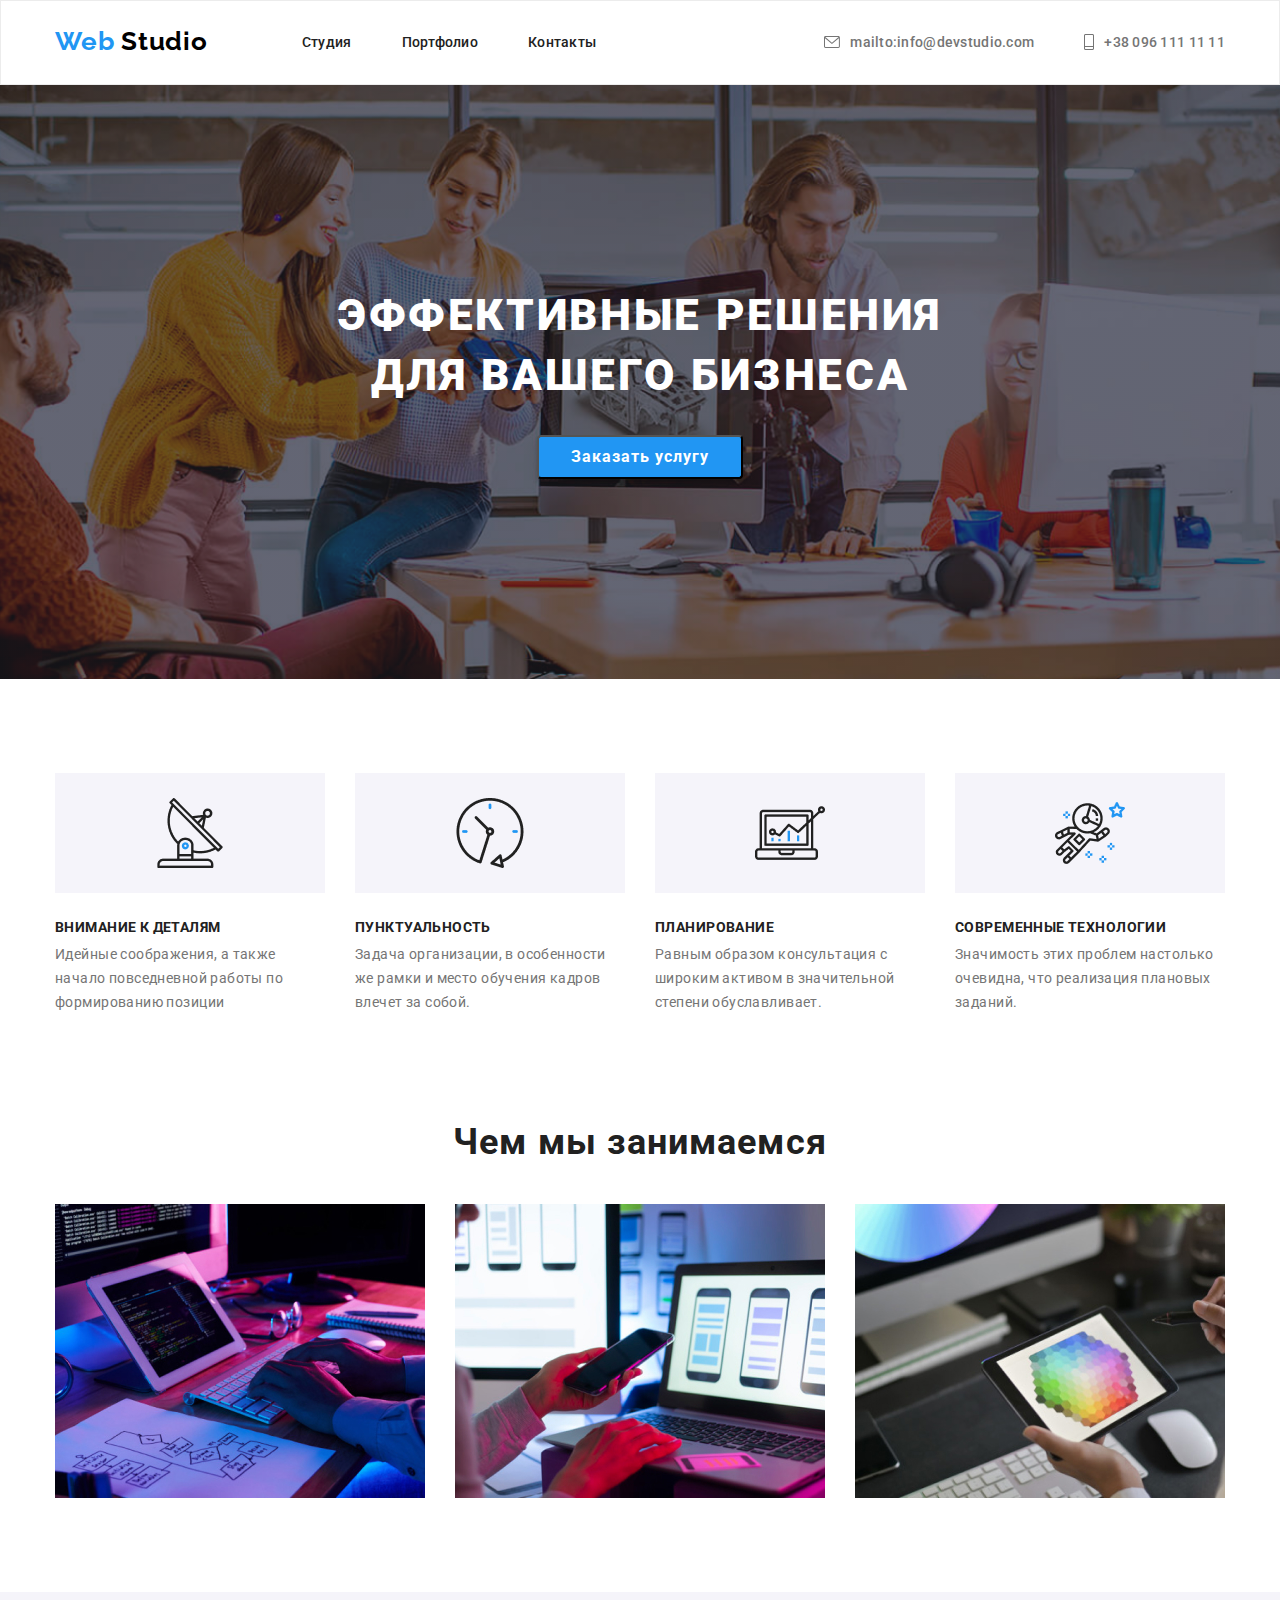
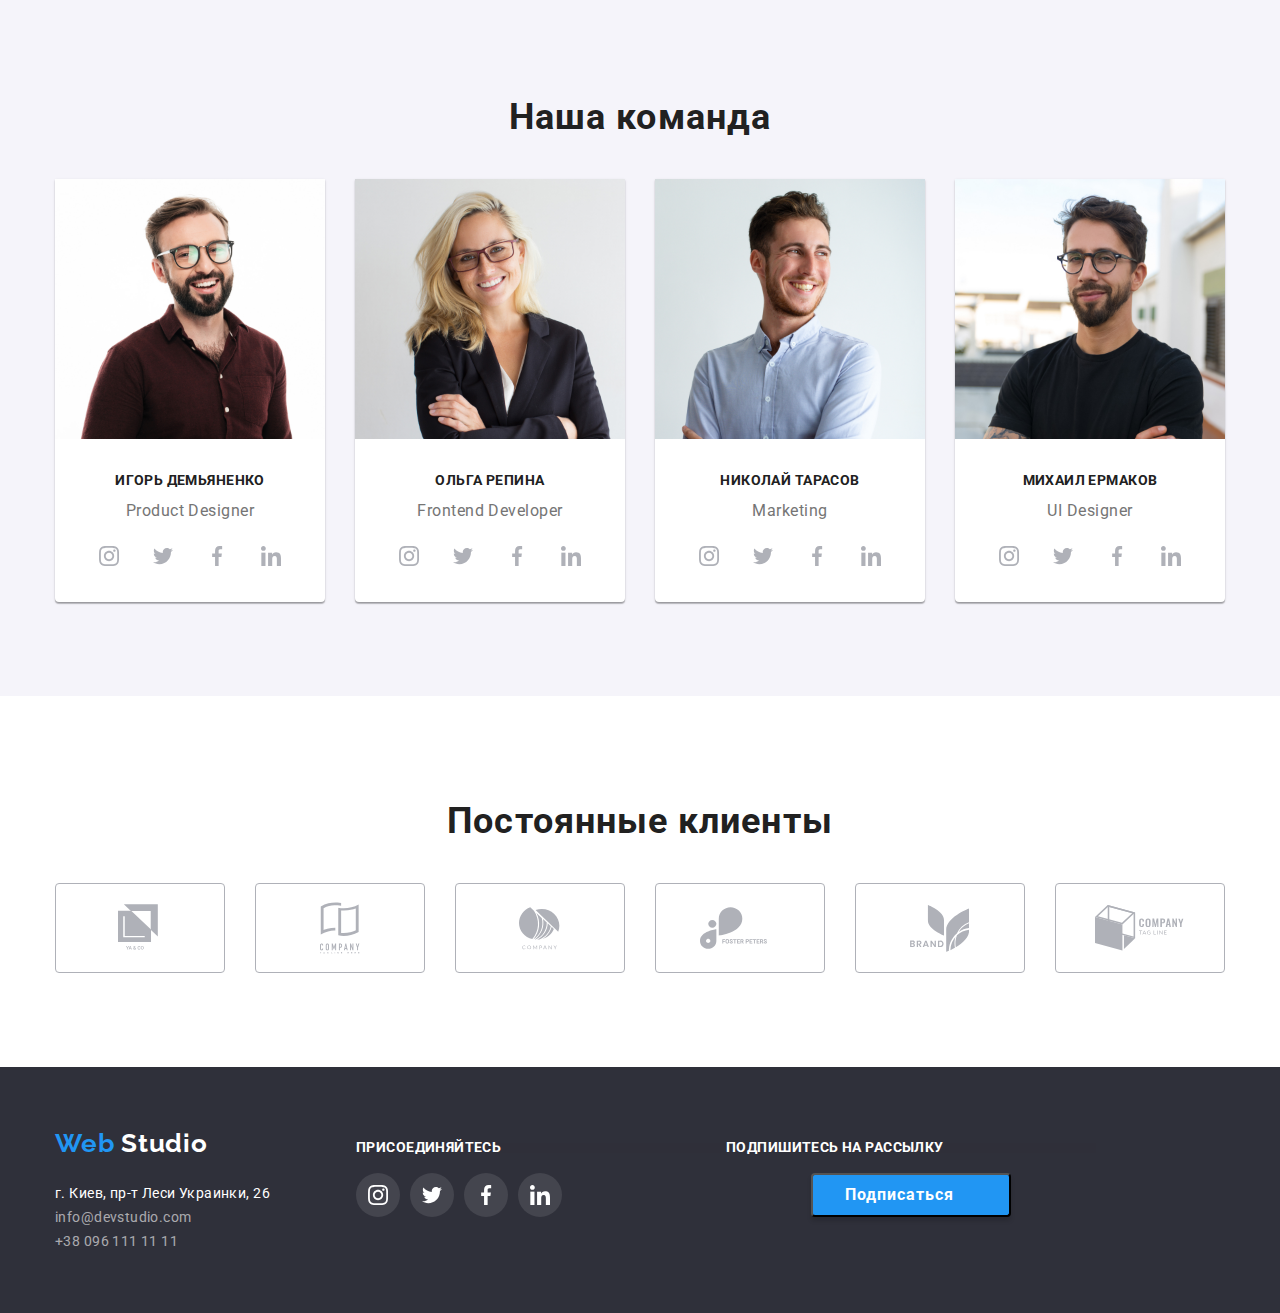
==== index.html @ 74bada00 "Create index.html" ====
<!DOCTYPE html>
<html lang="ru">
	<head>
		<meta charset="UTF-8" />
		<meta name="viewport" content="width=device-width, initial-scale=1.0" />
		<meta http-equiv="X-UA-Compatible" content="ie=edge" />
		<title>WebStudio</title>
		<link
			href="https://fonts.googleapis.com/css2?family=Raleway:wght@700&family=Roboto:wght@400;500;700;900&display=swap"
			rel="stylesheet"
		/>
		<link rel="stylesheet" href="./css/normalize.css" />
		<link rel="stylesheet" href="./css/style.css" />
	</head>
	<body>
		<header>
			<div class="conteiner flexbox">
				<nav class="navigation">
					<div class="logo">
						<p>
							<span class="words">Web</span>
							<span class="word">Studio</span>
						</p>
					</div>
					<ul class="list menu-list">
						<li class="menu-item"><a href="./index.html" class="menu-link">Студия</a></li>
						<li class="menu-item"><a href="./portfolio.html" class="menu-link">Портфолио</a></li>
						<li class="menu-item"><a href="#" class="menu-link">Контакты</a></li>
					</ul>
				</nav>
				<ul class="list adres-list">
					<li class="adres">
						<a href="mailto:info@devstudio.com" class="contacts-link" aria-label="написать письмо">
                          <svg class="sprite-envelope" width="16" height="12">
							 <use xlink:href="./images/sprite.svg#icon-envelope"></use>
						  </svg>
						  mailto:info@devstudio.com
					    </a>
					</li>
					<li class="adres">
						<a href="tel:+380961111111" class="contacts-link" aria-label="позвонить">
					       <svg class="sprite-smartphone" width="10" height="16">
						       <use xlink:href="./images/sprite.svg#icon-vector"></use>
						   </svg>
						   +38 096 111 11 11
						</a>
					</li>
				</ul>
			</div>
		</header>
		<main>
			<section class="section hero fon">
				<div class="conteiner">
					<h1 class="page-title">Эффективные решения для вашего бизнеса</h1>
					<button class="btn">Заказать услугу</button>
				</div>
			</section>
			<section class="section-advantages">
				<div class="conteiner advantages">
					<h2 class="section-title visually-hidden">Наши преимущества</h2>
					<ul class="list">
						<li class="advantages-item">
							<h3 class="title antenna">Внимание к деталям</h3>
							<p class="main-text">Идейные соображения, а также начало повседневной работы по формированию позиции</p>
						</li>
						<li class="advantages-item">
							<h3 class="title clock">Пунктуальность</h3>
							<p class="main-text">
								Задача организации, в особенности же рамки и место обучения кадров влечет за собой.
							</p>
						</li>
						<li class="advantages-item">
							<h3 class="title diagram">Планирование</h3>
							<p class="main-text">
								Равным образом консультация с широким активом в значительной степени обуславливает.
							</p>
						</li>
						<li class="advantages-item">
							<h3 class="title astronaut">Современные технологии</h3>
							<p class="main-text">Значимость этих проблем настолько очевидна, что реализация плановых заданий.</p>
						</li>
					</ul>
				</div>
			</section>
			<section class="section">
				<div class="conteiner about-us">
					<h2 class="section-title">Чем мы занимаемся</h2>
					<ul class="list about-us-list">
						<li class="about-us-item">
							<img src="./images/img1.jpg" alt="Десктопные приложения" width="370" class="about-us-img" />
							<!-- <h3 class="title tatle-item">Десктопные приложения</h3> -->
						</li>
						<li class="about-us-item">
							<img src="./images/img2.jpg" alt="Мобильные приложения" width="370" class="about-us-img" />
							<!-- <h3 class="title tatle-item">Мобильные приложения</h3> -->
						</li>
						<li class="about-us-item">
							<img src="./images/img3.jpg" alt="Дизайнерские решения" width="370" class="about-us-img" />
							<!-- <h3 class="title tatle-item">Дизайнерские решения</h3> -->
						</li>
					</ul>
				</div>
			</section>
			<section class="section team-section">
				<div class="conteiner">
					<h2 class="section-title">Наша команда</h2>
					<ul class="list team-list">
						<li class="team">
							<img src="./images/team1.jpg" alt="Фото Игорь Демьяненко" width="270" class="team-photo"/>
							<h3 class="title team-title">Игорь Демьяненко</h3>
							<p lang="en" class="team-position">Product Designer</p>
							<ul class="list social-media">
								<li class="icon-list">
									<a href="https://www.instagram.com/" target="_blank" rel="noopener noreferrer" aria-label="ссылка Инстаграм" class="icon">
										<svg class="social-icon">
											<use xlink:href="./images/sprite.svg#icon-instagram"></use>
										</svg>
									</a>
								</li>
								<li class="icon-list">
									<a href="https://twitter.com/" target="_blank" rel="noopener noreferrer" aria-label="ссылка Твиттер" class="icon">
										<svg class="social-icon">
											<use xlink:href="./images/sprite.svg#icon-twitter"></use>
										</svg>
									</a>
								</li>
								<li class="icon-list">
									<a href="https://www.facebook.com/" target="_blank" rel="noopener noreferrer" aria-label="ссылка Файсбук" class="icon">
										<svg class="social-icon">
											<use xlink:href="./images/sprite.svg#icon-facebook"></use>
										</svg>
									</a>	
								</li>
								<li class="icon-list">
									<a href="https://www.linkedin.com/" target="_blank" rel="noopener noreferrer" aria-label="ссылка Линкед ЛинкедИн" class="icon">
										<svg class="social-icon">
											<use xlink:href="./images/sprite.svg#icon-linkedin"></use>
										</svg>
									</a>
								</li>
							</ul>
						</li>
						<li class="team">
							<img src="./images/team2.jpg" alt="Фото Ольга Иванова" width="270" class="team-photo"/>
							<h3 class="title team-title">Ольга Репина</h3>
							<p lang="en" class="team-position">Frontend Developer</p>
							<ul class="list social-media">
								<li class="icon-list">
									<a href="https://www.instagram.com/" target="_blank" rel="noopener noreferrer" aria-label="ссылка Инстаграм" class="icon">
										<svg class="social-icon">
											<use xlink:href="./images/sprite.svg#icon-instagram"></use>
										</svg>
									</a>
								</li>
								<li class="icon-list">
									<a href="https://twitter.com/" target="_blank" rel="noopener noreferrer" aria-label="ссылка Твиттер" class="icon">
										<svg class="social-icon">
											<use xlink:href="./images/sprite.svg#icon-twitter"></use>
										</svg>
									</a>
								</li>
								<li class="icon-list">
									<a href="https://www.facebook.com/" target="_blank" rel="noopener noreferrer" aria-label="ссылка Файсбук" class="icon">
										<svg class="social-icon">
											<use xlink:href="./images/sprite.svg#icon-facebook"></use>
										</svg>
									</a>	
								</li>
								<li class="icon-list">
									<a href="https://www.linkedin.com/" target="_blank" rel="noopener noreferrer" aria-label="ссылка Линкед ЛинкедИн" class="icon">
										<svg class="social-icon">
											<use xlink:href="./images/sprite.svg#icon-linkedin"></use>
										</svg>
									</a>
								</li>
							</ul>
						</li>
						<li class="team">
							<img src="./images/team3.jpg" alt="Фото Андрей Шевченко" width="270" class="team-photo" />
							<h3 class="title team-title">Николай Тарасов</h3>
							<p lang="en" class="team-position">Marketing</p>
							<ul class="list social-media">
								<li class="icon-list">
									<a href="https://www.instagram.com/" target="_blank" rel="noopener noreferrer" aria-label="ссылка Инстаграм" class="icon">
										<svg class="social-icon">
											<use xlink:href="./images/sprite.svg#icon-instagram"></use>
										</svg>
									</a>
								</li>
								<li class="icon-list">
									<a href="https://twitter.com/" target="_blank" rel="noopener noreferrer" aria-label="ссылка Твиттер" class="icon">
										<svg class="social-icon">
											<use xlink:href="./images/sprite.svg#icon-twitter"></use>
										</svg>
									</a>
								</li>
								<li class="icon-list">
									<a href="https://www.facebook.com/" target="_blank" rel="noopener noreferrer" aria-label="ссылка Файсбук" class="icon">
										<svg class="social-icon">
											<use xlink:href="./images/sprite.svg#icon-facebook"></use>
										</svg>
									</a>	
								</li>
								<li class="icon-list">
									<a href="https://www.linkedin.com/" target="_blank" rel="noopener noreferrer" aria-label="ссылка Линкед ЛинкедИн" class="icon">
										<svg class="social-icon">
											<use xlink:href="./images/sprite.svg#icon-linkedin"></use>
										</svg>
									</a>
								</li>
							</ul>
						</li>
						<li class="team">
							<img src="./images/team4.jpg" alt="Фото Иван Николаев" width="270" class="team-photo"/>
							<h3 class="title team-title">Михаил Ермаков</h3>
							<p lang="en" class="team-position">UI Designer</p>
							<ul class="list social-media">
								<li class="icon-list">
									<a href="https://www.instagram.com/" target="_blank" rel="noopener noreferrer" aria-label="ссылка Инстаграм" class="icon">
										<svg class="social-icon">
											<use xlink:href="./images/sprite.svg#icon-instagram"></use>
										</svg>
									</a>
								</li>
								<li class="icon-list">
									<a href="https://twitter.com/" target="_blank" rel="noopener noreferrer" aria-label="ссылка Твиттер" class="icon">
										<svg class="social-icon">
											<use xlink:href="./images/sprite.svg#icon-twitter"></use>
										</svg>
									</a>
								</li>
								<li class="icon-list">
									<a href="https://www.facebook.com/" target="_blank" rel="noopener noreferrer" aria-label="ссылка Файсбук" class="icon">
										<svg class="social-icon">
											<use xlink:href="./images/sprite.svg#icon-facebook"></use>
										</svg>
									</a>	
								</li>
								<li class="icon-list">
									<a href="https://www.linkedin.com/" target="_blank" rel="noopener noreferrer" aria-label="ссылка Линкед ЛинкедИн" class="icon">
										<svg class="social-icon">
											<use xlink:href="./images/sprite.svg#icon-linkedin"></use>
										</svg>
									</a>
								</li>
							</ul>
						</li>
					</ul>
				</div>
			</section>
			<section class="section">
				<div class="conteiner">
					<h2 class="section-title">Постоянные клиенты</h2>
					<ul class="list">
						<li class="partner">
							<a class="partner-item" href="#" target="_blank" rel="noopener noreferrer" aria-label="ссылка на сайт компании">
							  <svg class="partner-link" width="44" height="49">
								<use xlink:href="./images/sprite.svg#icon-logo1"></use>
							  </svg>
							</a>
						  </li>
						<li class="partner">
							<a class="partner-item" href="#" target="blank" rel="noopener noreferrer" aria-label="ссылка на сайт компании">
								<svg class="partner-link" width="40" height="52">
									<use xlink:href="./images/sprite.svg#icon-logo2"></use>
								</svg>
							</a>	
						</li>
						<li class="partner">
							<a class="partner-item" href="#" target="blank" rel="noopener noreferrer" aria-label="ссылка на сайт компании">
								<svg class="partner-link" width="41" height="43">
									<use xlink:href="./images/sprite.svg#icon-logo3"></use>
								</svg>
							</a>	
						</li>
						<li class="partner">
							<a class="partner-item" href="#" target="blank" rel="noopener noreferrer" aria-label="ссылка на сайт компании">
								<svg class="partner-link" width="80" height="43">
									<use xlink:href="./images/sprite.svg#icon-logo4"></use>
								</svg>
							</a>	
						</li>
						<li class="partner">
							<a class="partner-item" href="#" target="blank" rel="noopener noreferrer" aria-label="ссылка на сайт компании">
								<svg class="partner-link" width="59" height="47">
									<use xlink:href="./images/sprite.svg#icon-logo5"></use>
								</svg>
							</a>						
						</li>
						<li class="partner">
							<a class="partner-item" href="#" target="blank" rel="noopener noreferrer" aria-label="ссылка на сайт компании">
								<svg class="partner-link" width="89" height="46">
									<use xlink:href="./images/sprite.svg#icon-logo6"></use>
								</svg>
							</a>				
						</li>
					</ul>
				</div>
			</section>
		</main>
		<footer class="footer">
			<div class="conteiner footer-flexbox">
				<div class="footer-address">
					<div class="logo footer-logo">
						<p>
							<span class="words">Web</span>
							<span class="word">Studio</span>
						</p>
					</div>
					<address>
						<a href="./" class="contacts maps">г. Киев, пр-т Леси Украинки, 26</a>
						<br />
						<a href="mailto:info@devstudio.com" class="contacts">info@devstudio.com</a>
						<br />
						<a href="tel:+380961111111" class="contacts">+38 096 111 11 11</a>
						<br />
					</address>
				</div>
				<div class="footer-link">
					<p class="title tatle-item">Присоединяйтесь</p>
					<ul class="list">
						<li class="icon-list">
							<a href="https://www.instagram.com/" target="_blank" rel="noopener noreferrer" aria-label="ссылка Инстаграм" class="icon-footer">
								<svg class="social-icon">
									<use href="./images/sprite.svg#icon-instagram"></use>
								</svg>
							</a>
						</li>
						<li class="icon-list">
							<a href="https://twitter.com/" target="_blank" rel="noopener noreferrer" aria-label="ссылка Твиттер" class="icon-footer">
								<svg class="social-icon">
									<use href="./images/sprite.svg#icon-twitter"></use>
								</svg>
							</a>
						</li>
						<li class="icon-list">
							<a href="https://www.facebook.com/" target="_blank" rel="noopener noreferrer" aria-label="ссылка Файсбук" class="icon-footer">
								<svg class="social-icon">
									<use href="./images/sprite.svg#icon-facebook"></use>
								</svg>
							</a>	
						</li>
						<li class="icon-list">
							<a href="https://www.linkedin.com/" target="_blank" rel="noopener noreferrer" aria-label="ссылка Линкед ЛинкедИн" class="icon-footer">
								<svg class="social-icon">
									<use href="./images/sprite.svg#icon-linkedin"></use>
								</svg>
							</a>
						</li>
					</ul>
				</div>
				<div>
					<p class="title tatle-item">Подпишитесь на рассылку</p>
					<button class="btn">Подписаться</button>
				</div>
			</div>
		</footer>
	</body>
</html>
---- css/style.css ----
/*font-family: 'Raleway', sans-serif;
font-family: 'Roboto', sans-serif; */

html {
	box-sizing: border-box;
  }
  
  *,
  *::before,
  *::after {
	box-sizing: inherit;
  }

body {
	font-family: Roboto;
	font-size: 14px;
	line-height: 24px;
	letter-spacing: 0.03em;
	color: #757575;
}

.conteiner {
	width: 1200px;
	padding-left: 15px;
	padding-right: 15px;
	margin-left: auto;
	margin-right: auto;
}

header {
	border: 1px solid #ECECEC;
}

h2 {
	margin: 0px 0px 30px 0px;
}

.logo {
	font-family: Raleway;
	font-style: normal;
	font-weight: 700;
	font-size: 26px;
	line-height: 1.29em;
	letter-spacing: 0.03em;
	color: #000000;
	margin: 24px 94px 25px 0px;
}

.words {
	color: #2196f3;
}

.list {
	list-style: none;
	padding: 0;
	margin: 0;
	display: flex;
}

.section {
	padding: 94px 0px;
}

.section-advantages {
	padding-top: 94px;
}

.navigation {
	display: flex;
	align-items: center;
	margin-right: auto;
}

.adres-list {
	display: flex;
	align-items: center;
}

.adres:not(:last-child) {
	margin-right: 50px;
}

.menu-list {
	display: flex;
}

.menu-item:not(:last-child) {
	margin-right: 50px;
}

.menu-link {
	font-weight: 500;
	font-size: 14px;
	line-height: 1.25em;
	letter-spacing: 0.02em;
	color: #212121;
	text-decoration: none;
}

.menu-link:hover,
.menu-link:focus,
.contacts-link:hover,
.contacts-link:focus,
.contacts:hover,
.contacts:focus,
.partner-item:hover,
.partner-item:focus {
	color: #2196f3;
}

.contacts-link {
	display: flex;
	align-items: center;
	font-weight: 500;
	font-size: 14px;
	line-height: 1.25em;
	letter-spacing: 0.02em;
	color: #757575;
	text-decoration: none;
}

.sprite-envelope, .sprite-smartphone {
	margin-right: 10px;
	fill: currentColor;
}

.flexbox {
	display: flex;
	justify-content: flex-end;
	align-items: center;
}

.hero {
	padding-top: 200px;
	padding-bottom: 200px;
	text-align: center;
	background-color: #2f303a;
}

.fon {
	max-width: 1600px;
    margin-left: auto;
	margin-right: auto;
	background-color: #C4C4C4;;
	background-image: linear-gradient( to right, rgba(47, 48, 58, 40%), rgba(47, 48, 58, 40%) ), url(../images/hero.png);
	background-size: cover;
    background-repeat: no-repeat;
    background-position: center;
	}

.page-title {
	font-weight: 900;
	font-size: 44px;
	line-height: 1.37em;
	text-align: center;
	letter-spacing: 0.06em;
	text-transform: uppercase;
	margin-top: 0px;
	margin-bottom: 30px;
	margin-left: auto;
	margin-right: auto;
	color: #ffffff;
}

.section-title {
	font-weight: 700;
	font-size: 36px;
	line-height: 1.75em;
	text-align: center;
	letter-spacing: 0.03em;
	color: #212121;
}

.visually-hidden {
	position: absolute !important;
	clip: rect(1px 1px 1px 1px);
	/* IE6, IE7 */
	clip: rect(1px, 1px, 1px, 1px);
	padding: 0 !important;
	border: 0 !important;
	height: 1px !important;
	width: 1px !important;
	overflow: hidden;
}

.btn {
	font-weight: bold;
	font-size: 16px;
	line-height: 1.25em;
	display: flex;
	align-items: center;
	text-align: center;
	letter-spacing: 0.06em;
	color: #ffffff;
	background: #2196f3;
	box-shadow: 0px 4px 4px rgba(0, 0, 0, 0.15);
	border-radius: 4px;
	padding: 10px 32px;
	margin: auto;
	min-width: 200px;
}

.advantages {
	justify-content: space-between;
}

.advantages-item {
	width: calc((100% - 30px * 3) / 4);
	margin-right: 30px;
}

.advantages-item:nth-child(4n) {
	margin-right: 0px;
}

.advantages-icon:after{ 
	content: " ";
	display: block;
	width: 270px;
	height: 120px;
	background: #F5F4FA;;
	padding: auto;
}

img {
	border-style: none;
}

.title {
	font-weight: 700;
	font-size: 14px;
	line-height: 0.67em;
	letter-spacing: 0.03em;
	text-transform: uppercase;
	color: #212121;
	margin-bottom: 10px;
}

.antenna::before{
	content: " ";
	display: block;
	width: 270px;
	height: 120px;
	background-color: #F5F4FA;
	background-image: url(../images/antenna.png);
	background-repeat: no-repeat;
	background-position: 50% 50%;
	margin-bottom: 30px;
}

.clock::before{
	content: " ";
	display: block;
	width: 270px;
	height: 120px;
	background-color: #F5F4FA;
	background-image: url(../images/clock.png);
	background-repeat: no-repeat;
	background-position: 50% 50%;
	margin-bottom: 30px;
}

.diagram::before{
	content: " ";
	display: block;
	width: 270px;
	height: 120px;
	background-color: #F5F4FA;
	background-image: url(../images/diagram.png);
	background-repeat: no-repeat;
	background-position: 50% 50%;
	margin-bottom: 30px;
}

.astronaut::before{
	content: " ";
	display: block;
	width: 270px;
	height: 120px;
	background-color: #F5F4FA;
	background-image: url(../images/astronaut.png);
	background-repeat: no-repeat;
	background-position: 50% 50%;
	margin-bottom: 30px;
}

h3 {
	margin: 0;
}

.tatle-item {
	margin: 0px 0px 20px 0px;
	font-weight: 700;
	font-size: 14px;
	line-height: 0.67em;
	text-align: center;
	letter-spacing: 0.03em;
	text-transform: uppercase;
	color: #ffffff;
	background: rgba(47, 48, 58, 0.8);
	width: 370px;
}

p {
	margin: 0px 0px 0px 0px;
}

.page-title {
	width: 696px;
}

.main-text {
	font-size: 14px;
	line-height: 24px;
	letter-spacing: 0.03em;
	width: 270px;
	height: 75px;
}

.about-us-list {
	display: flex;
	flex-wrap: wrap;
}

.about-us-item {
	width: 370px;
	height: 294px;
	width: calc((100% - 30px * 2) / 3);
	margin-right: 30px;
}

.about-us-img {
	display: block;
}

.about-us-item:nth-child(3n) {
	margin-right: 0;
}

.team-section {
	background-color: #f5f4fa;
	padding-top: 94px;
}

.team-list {
	display: flex;
	flex-wrap: wrap;
}

.team {
	text-align: center;
	padding-bottom: 24px;
	width: calc((100% - 30px * 3) / 4);
	margin-right: 30px;
	width: 270px;
	background: #ffffff;
	border-radius: 0px 0px 4px 4px;
	box-shadow: 0px 1px 3px rgba(0, 0, 0, 0.12), 0px 1px 1px rgba(0, 0, 0, 0.14), 0px 2px 1px rgba(0, 0, 0, 0.2);
}

.team:nth-child(4n) {
	margin-right: 0px;
}

.team-photo {
	margin-bottom: 30px;
}

.team-title {
	height: 19px;
}

.team-position {
	font-size: 16px;
	line-height: 0.79em;
	text-align: center;
	letter-spacing: 0.03em;
	color: #757575;
	margin-bottom: 16px;
}

.icon-list:not(:last-child) {
	margin-right: 10px;
}

.icon {
	display: block;
    padding-top: 12px;
    padding-right: 12px;
    padding-left: 12px;
    padding-bottom: 12px;
    color: #AFB1B8;
    width: 44px;
    height: 44px;
    border-radius: 50%;
}

.icon:hover,
.icon:focus {
	color: #ffffff;
	background-color: #2196F3;;
}

.social-icon {
	fill: currentColor;
	display: flex;
	width: 20px;
	height: 20px;
}

.social-media {
	display: flex;
    justify-content: center;
	width: 270;
	height: 44;
}

.footer {
	background-color: #2f303a;
	padding-top: 60px;
	padding-bottom: 60px;
}

.footer-flexbox {
	display: flex;
	align-items: baseline;
}

.footer-logo {
	font-family: Raleway;
	font-style: normal;
	font-weight: 700;
	font-size: 26px;
	line-height: 1.29em;
	letter-spacing: 0.03em;
	color: #ffffff;
	margin: 0px 0px 20px 0px;
}

.footer-address {
	margin-right: 70px;
	width: 231px;
}

a {
	font-style: normal;
}

.footer-link {
	display: block;
}

.icon-footer {
	display: block;
	padding: 12px;
	color: #FFFFFF;
	background-color: rgba(255, 255, 255, 0.1);
	width: 44px;
	height: 44px;
	border-radius: 50%;
}

.icon-footer:hover,
.icon-footer:focus {
	background-color: #2196F3;
}

p.tatle-item {
	text-align: start;
	width: 370px;
}

.contacts {
	letter-spacing: 0.03em;
	color: rgba(255, 255, 255, 0.6);
	text-decoration: none;
	width: 231px;
	height: 21px;
}

.maps {
	color: #ffffff;
}

.btn-portfolio {
	font-weight: 500;
	font-size: 16px;
	line-height: 1.08em;
	text-align: center;
	letter-spacing: 0.03em;
	color: #212121;
	background: #f5f4fa;
	border-radius: 4px;
	border: 0px;
	padding: 6px 22px;
	margin-right: 8px;
	height: 38px;
}

.btn-portfolio:nth-child(5n) {
	margin-right: 0px;
}

.btn-portfolio:hover,
.btn-portfolio:focus {
	font-weight: 500;
	font-size: 16px;
	line-height: 1.08em;
	text-align: center;
	letter-spacing: 0.03em;
	color: #ffffff;
	background: #2196f3;
	box-shadow: 0px 3px 1px rgba(0, 0, 0, 0.1), 0px 1px 2px rgba(0, 0, 0, 0.08), 0px 2px 2px rgba(0, 0, 0, 0.12);
	border-radius: 4px;
}

.portfolio-nav {
	display: flex;
	justify-content: center;
	margin-bottom: 50px;
}

.section-portfolio {
	padding-top: 94px;
	padding-bottom: 94px;
}

.title-portfolio {
	font-weight: 700;
	font-size: 18px;
	line-height: 1.5em;
	letter-spacing: 0.06em;
	color: #212121;
	text-decoration: none;
	width: 322px;
	height: 36px;
	margin-bottom: 4px;
}

.portfolio-main {
	display: flex;
	flex-wrap: wrap;
}

.portfolio {
	width: calc((100% - 30px * 2) / 3);
	margin-right: 30px;
	margin-bottom: 30px;
	width: 370;
	background: #FFFFFF;
    border: 1px solid #EEEEEE;
    box-sizing: border-box;
}

.portfolio:nth-child(3n) {
	margin-right: 0px;
}

.porfolio-item {
	text-decoration: none;
}

.category-portfolio {
	font-size: 16px;
	line-height: 1.25em;
	letter-spacing: 0.03em;
	color: #757575;
	text-decoration: none;
	height: 30px;
}

.portfolio-link {
	font-size: 18px;
	line-height: 1.17em;
	letter-spacing: 0.03em;
	color: #ffffff;
	text-decoration: none;
	background: rgba(33, 150, 243, 0.9);
}

.portfolio-name {
	padding: 20px 24px;
}

.partner {
	width: calc((100% - 30px * 5) / 6);
	margin-right: 30px;
}

.partner:nth-child(6n) {
	margin-right: 0;
}

.partner-item {
	display: inline-flex;
	justify-content: center;
	align-items: center;
	width: 170px;
	height: 90px;
	border: 1px solid #afb1b8;
	fill:  #afb1b8;
	border-radius: 4px;
}

.partner-link {
	color: currentColor;
}

.partner-item:hover,
.partner-item:focus {
  fill: #2196F3;
  border-color: #2196F3;
}
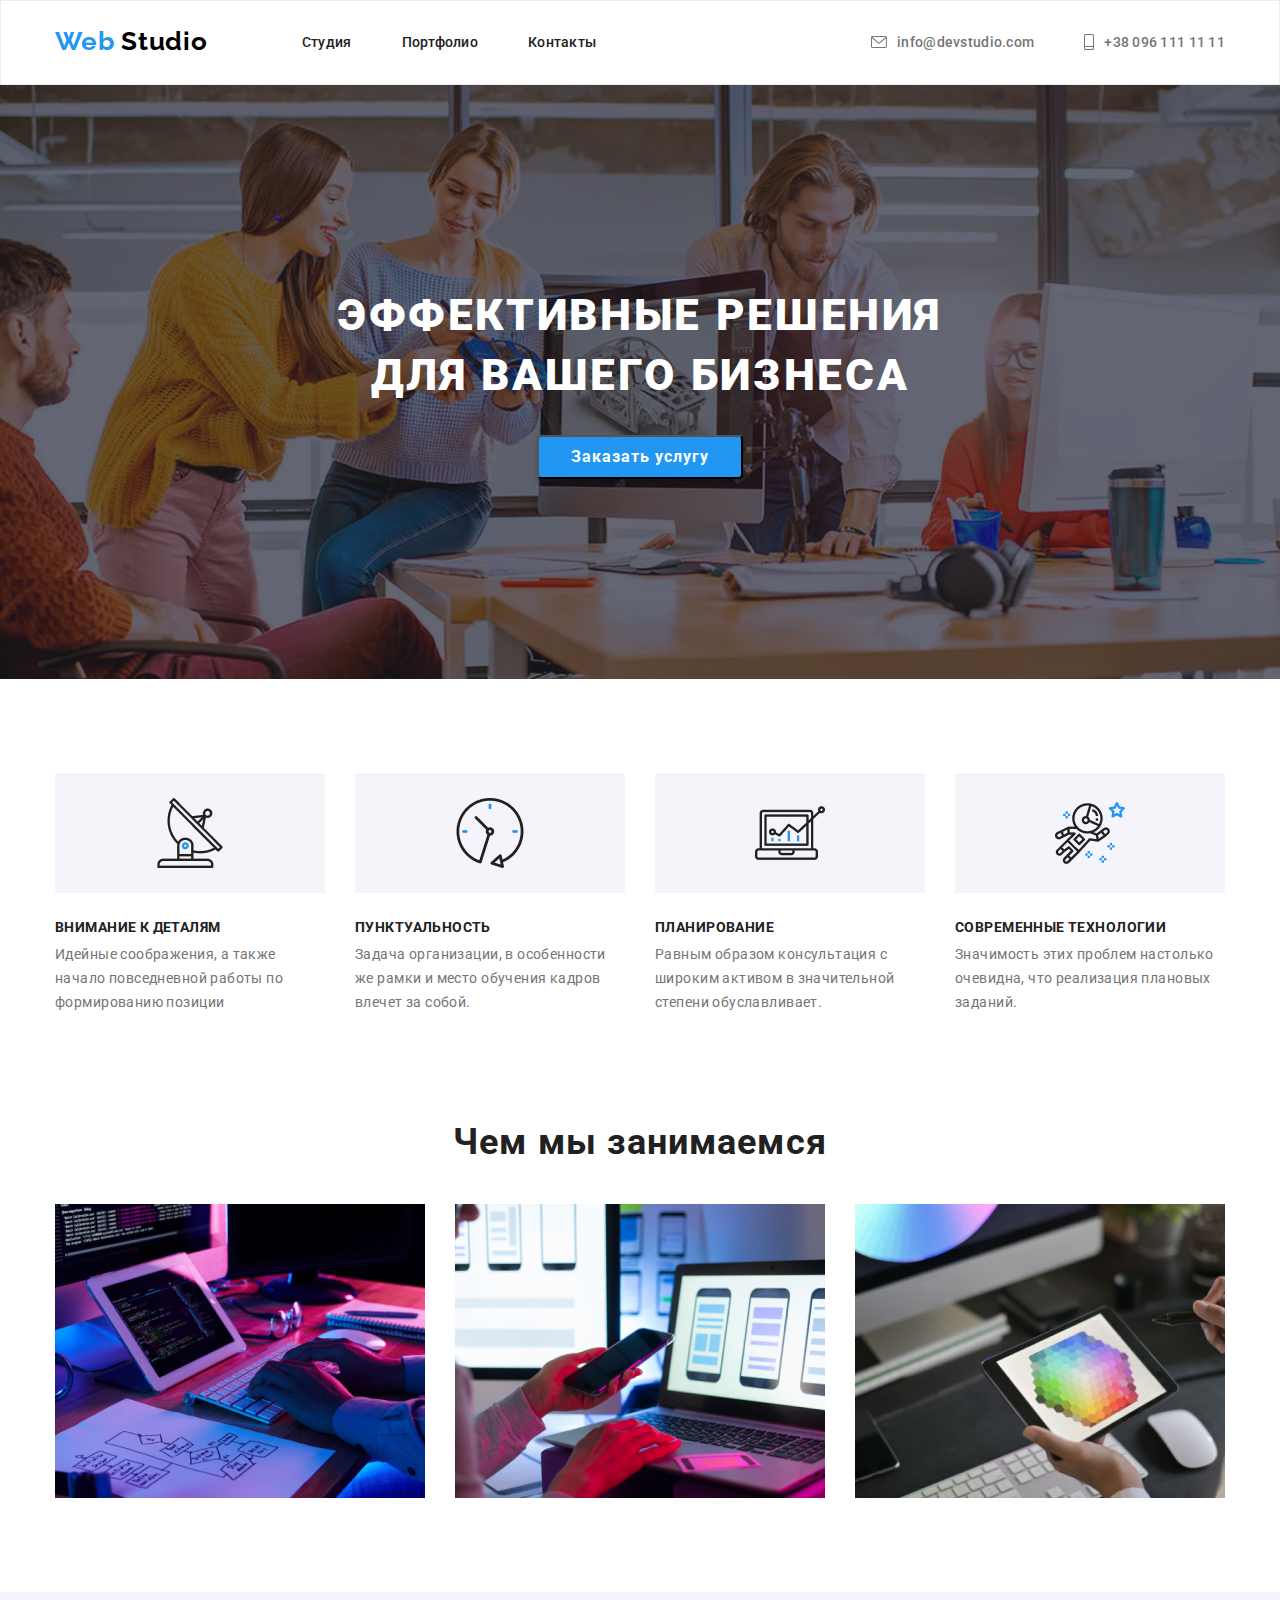
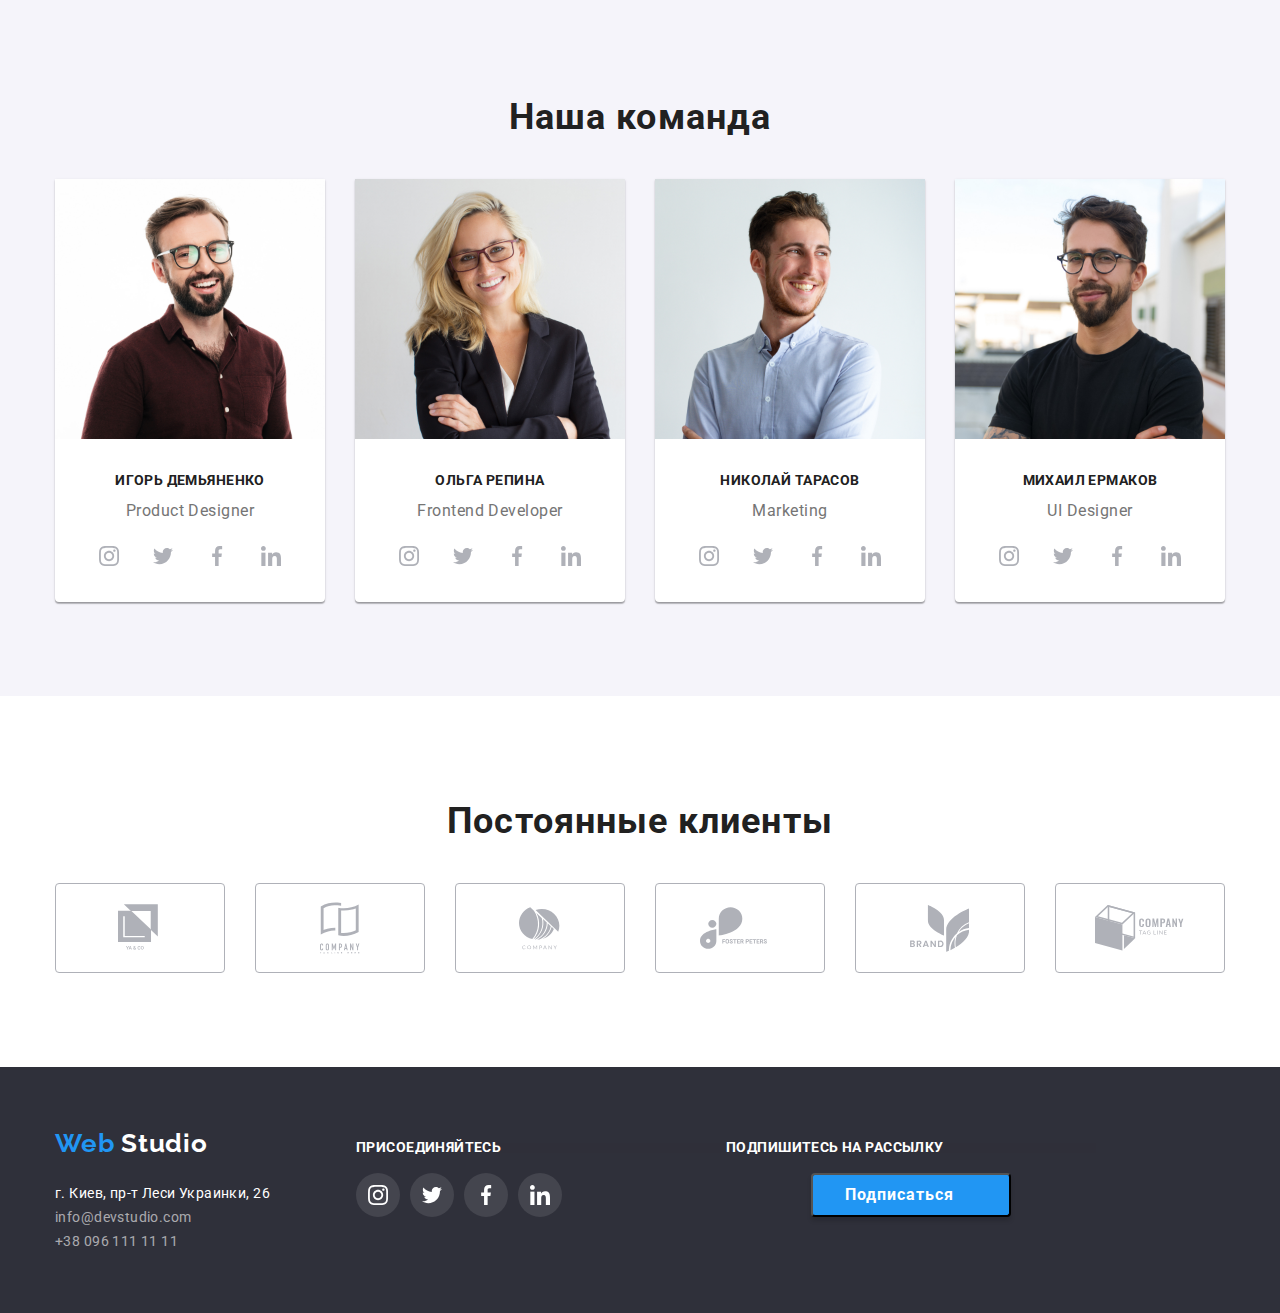
==== commit 15bc94bc: "Update index.html" ====
--- a/index.html
+++ b/index.html
@@ -34,7 +34,7 @@
                           <svg class="sprite-envelope" width="16" height="12">
 							 <use xlink:href="./images/sprite.svg#icon-envelope"></use>
 						  </svg>
-						  mailto:info@devstudio.com
+						  info@devstudio.com
 					    </a>
 					</li>
 					<li class="adres">
--- a/css/style.css
+++ b/css/style.css
@@ -552,6 +552,11 @@
     box-sizing: border-box;
 }
 
+.portfolio:hover,
+.portfolio:focus {
+	box-shadow: 0px 1px 1px rgba(0, 0, 0, 0.12), 0px 4px 4px rgba(0, 0, 0, 0.06), 1px 4px 6px rgba(0, 0, 0, 0.16);
+}
+
 .portfolio:nth-child(3n) {
 	margin-right: 0px;
 }
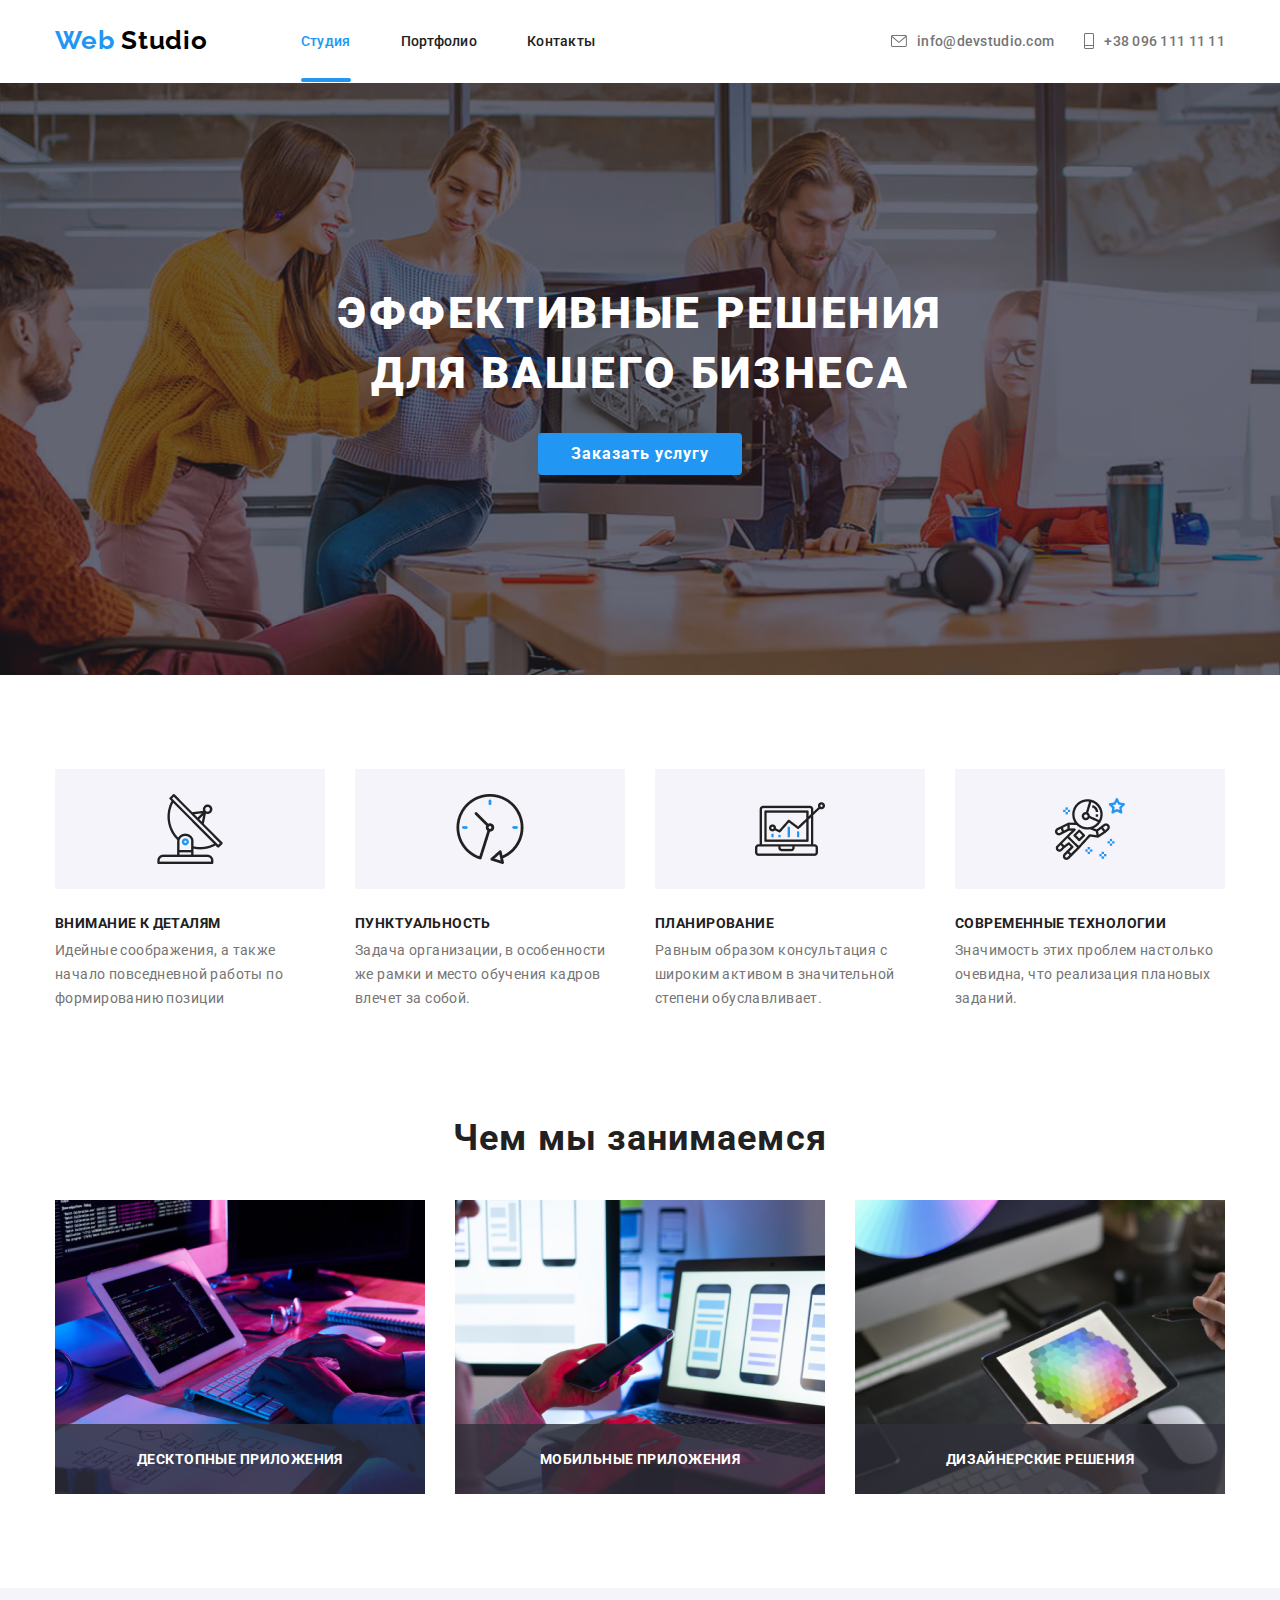
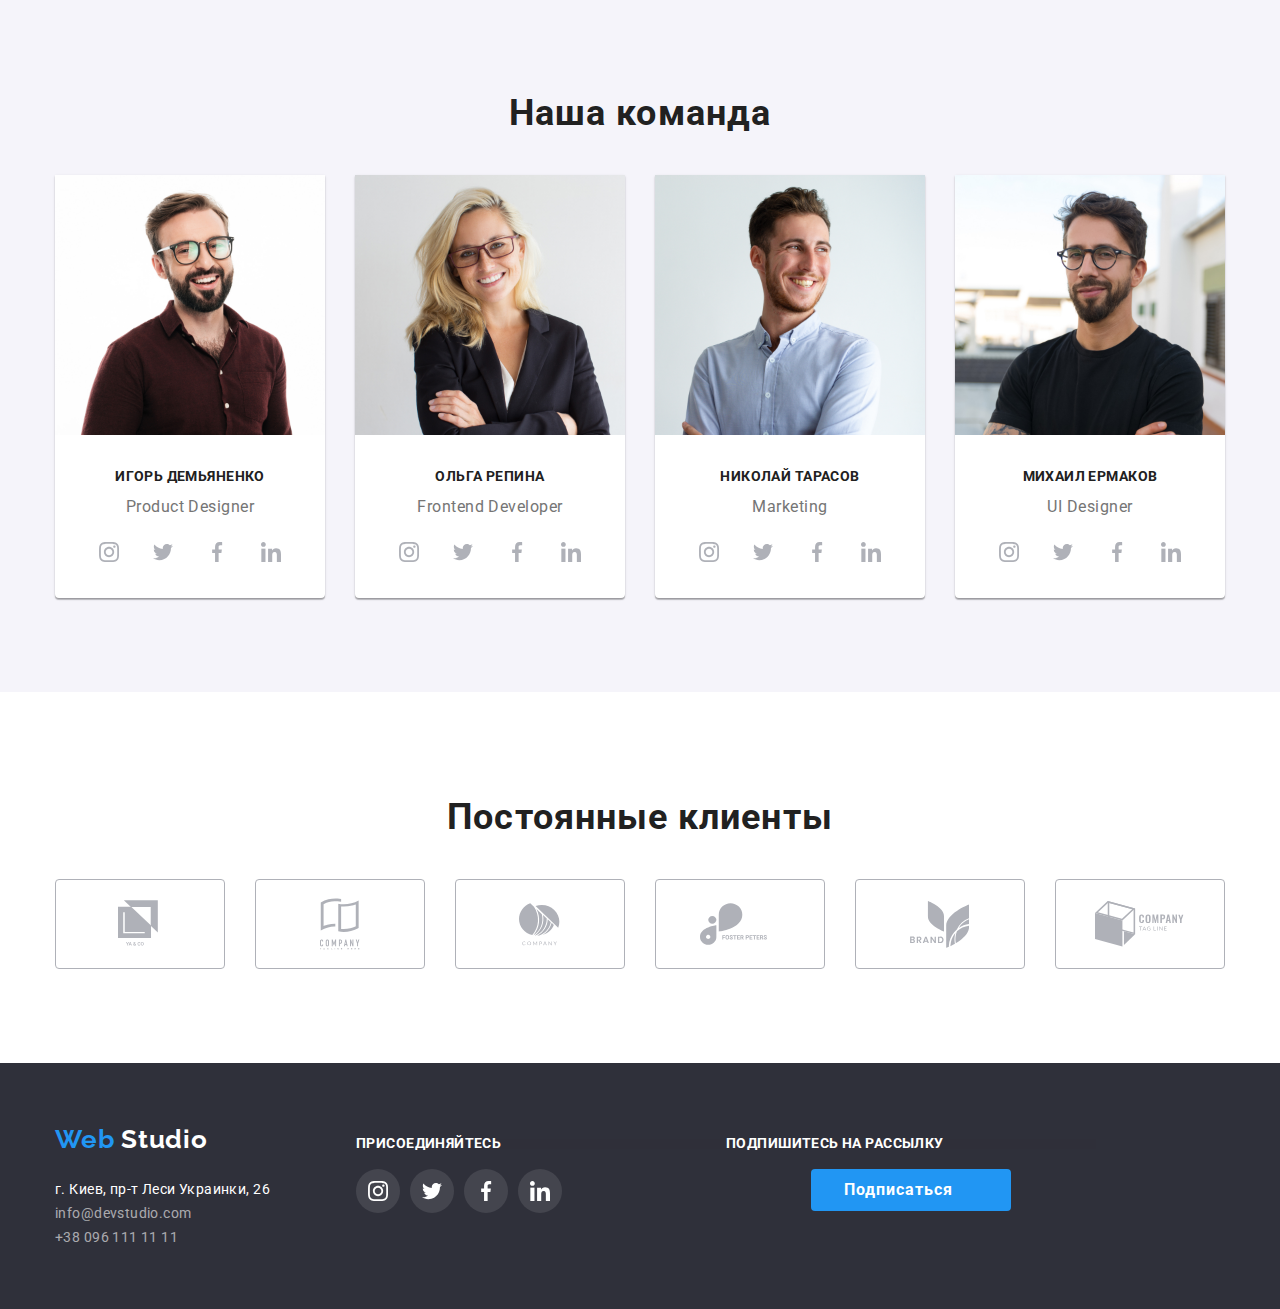
==== commit 8d04b771: "Update index.html" ====
--- a/index.html
+++ b/index.html
@@ -23,7 +23,7 @@
 						</p>
 					</div>
 					<ul class="list menu-list">
-						<li class="menu-item"><a href="./index.html" class="menu-link">Студия</a></li>
+						<li class="menu-item"><a href="./index.html" class="menu-link menu-activ">Студия</a></li>
 						<li class="menu-item"><a href="./portfolio.html" class="menu-link">Портфолио</a></li>
 						<li class="menu-item"><a href="#" class="menu-link">Контакты</a></li>
 					</ul>
@@ -88,15 +88,15 @@
 					<ul class="list about-us-list">
 						<li class="about-us-item">
 							<img src="./images/img1.jpg" alt="Десктопные приложения" width="370" class="about-us-img" />
-							<!-- <h3 class="title tatle-item">Десктопные приложения</h3> -->
+							<h3 class="title title-img">Десктопные приложения</h3>
 						</li>
 						<li class="about-us-item">
 							<img src="./images/img2.jpg" alt="Мобильные приложения" width="370" class="about-us-img" />
-							<!-- <h3 class="title tatle-item">Мобильные приложения</h3> -->
+							<h3 class="title title-img">Мобильные приложения</h3>
 						</li>
 						<li class="about-us-item">
 							<img src="./images/img3.jpg" alt="Дизайнерские решения" width="370" class="about-us-img" />
-							<!-- <h3 class="title tatle-item">Дизайнерские решения</h3> -->
+							<h3 class="title title-img">Дизайнерские решения</h3>
 						</li>
 					</ul>
 				</div>
--- a/css/style.css
+++ b/css/style.css
@@ -27,10 +27,6 @@
 	margin-right: auto;
 }
 
-header {
-	border: 1px solid #ECECEC;
-}
-
 h2 {
 	margin: 0px 0px 30px 0px;
 }
@@ -43,7 +39,7 @@
 	line-height: 1.29em;
 	letter-spacing: 0.03em;
 	color: #000000;
-	margin: 24px 94px 25px 0px;
+	margin: 24px 93px 25px 0px;
 }
 
 .words {
@@ -77,11 +73,24 @@
 }
 
 .adres:not(:last-child) {
-	margin-right: 50px;
+	margin-right: 30px;
 }
 
 .menu-list {
 	display: flex;
+}
+
+.menu-item > .menu-link {
+	display: block;
+	transition: color 250ms cubic-bezier(0.4, 0, 0.2, 1);
+  }
+
+.menu-item {
+	position: relative;
+    display: inline-block;
+    padding-top: 32px;
+    padding-bottom: 32px;
+    transition: color 250ms cubic-bezier(0.4, 0, 0.2, 1);
 }
 
 .menu-item:not(:last-child) {
@@ -95,6 +104,7 @@
 	letter-spacing: 0.02em;
 	color: #212121;
 	text-decoration: none;
+	transition: color 250ms cubic-bezier(0.4, 0, 0.2, 1);
 }
 
 .menu-link:hover,
@@ -106,6 +116,21 @@
 .partner-item:hover,
 .partner-item:focus {
 	color: #2196f3;
+}
+
+.menu-link.menu-activ::after {
+	content: " ";
+	position: absolute;
+    bottom: 0px;
+    display: block;
+    width: 100%;
+    height: 4px;
+    background-color: #2196F3;;
+    border-radius: 2px;
+}
+
+.menu-link.menu-activ {
+color: #2196f3;
 }
 
 .contacts-link {
@@ -188,13 +213,11 @@
 	font-size: 16px;
 	line-height: 1.25em;
 	display: flex;
-	align-items: center;
-	text-align: center;
 	letter-spacing: 0.06em;
 	color: #ffffff;
-	background: #2196f3;
-	box-shadow: 0px 4px 4px rgba(0, 0, 0, 0.15);
-	border-radius: 4px;
+	background: #2196F3;
+	border: 1px solid transparent;
+    border-radius: 4px;
 	padding: 10px 32px;
 	margin: auto;
 	min-width: 200px;
@@ -288,6 +311,25 @@
 	margin: 0;
 }
 
+
+.title-img {
+	position: absolute;
+    display: flex;
+    justify-content: center;
+    align-items: center;
+    bottom: 0px;
+    width: 370px;
+    height: 70px;
+    margin: 0px;
+    font-weight: 700;
+    font-size: 14px;
+    line-height: 1.1;
+    letter-spacing: 0.03em;
+    text-transform: uppercase;
+    color: #ffffff;
+    background-color: rgba(47, 48, 58, 0.8);
+}
+
 .tatle-item {
 	margin: 0px 0px 20px 0px;
 	font-weight: 700;
@@ -323,6 +365,7 @@
 }
 
 .about-us-item {
+	position: relative;
 	width: 370px;
 	height: 294px;
 	width: calc((100% - 30px * 2) / 3);
@@ -392,7 +435,8 @@
     color: #AFB1B8;
     width: 44px;
     height: 44px;
-    border-radius: 50%;
+	border-radius: 50%;
+	transition: background-color 250ms cubic-bezier(0.4, 0, 0.2, 1), color 250ms cubic-bezier(0.4, 0, 0.2, 1);
 }
 
 .icon:hover,
@@ -458,6 +502,7 @@
 	width: 44px;
 	height: 44px;
 	border-radius: 50%;
+	transition: background-color 250ms cubic-bezier(0.4, 0, 0.2, 1);
 }
 
 .icon-footer:hover,
@@ -512,6 +557,10 @@
 	background: #2196f3;
 	box-shadow: 0px 3px 1px rgba(0, 0, 0, 0.1), 0px 1px 2px rgba(0, 0, 0, 0.08), 0px 2px 2px rgba(0, 0, 0, 0.12);
 	border-radius: 4px;
+}
+
+.header {
+	border: 1px solid #ECECEC;
 }
 
 .portfolio-nav {
@@ -574,9 +623,65 @@
 	height: 30px;
 }
 
+.portfolio .card {
+	display: block;
+}
+
+.card-overlay {
+    position: absolute;
+    top: 0;
+    left: 0;
+    width: 100%;
+    height: 100%;
+    background-color: var(--acent-overley-portfolio);
+    opacity: 0;
+    transform: translateY(50%);
+	transition: 250ms cubic-bezier(0.4, 0, 0.2, 1);
+}
+
+.portfolio-card:hover .card-overlay,
+.portfolio-card a:focus .card-overlay {
+  transform: translateY(0%);
+  transition: 250ms cubic-bezier(0.4, 0, 0.2, 1),
+    box-shadow 250ms cubic-bezier(0.4, 0, 0.2, 1);
+  opacity: 1;
+}
+
+.portfolio-card:hover,
+.portfolio-card:focus {
+  box-shadow: 0px 1px 1px rgba(0, 0, 0, 0.12), 0px 4px 4px rgba(0, 0, 0, 0.06),
+    1px 4px 6px rgba(0, 0, 0, 0.16);
+}
+
+.portfolio-text {
+	position: relative;
+    overflow: hidden;
+    display: block;
+    width: 100%;
+}
+
+portfolio-text {
+    position: absolute;
+    top: 0;
+    left: 0;
+    width: 100%;
+    height: 100%;
+    background-color: rgba(33, 150, 243, 0.9);
+    padding: 63px 24px;
+    font-weight: 400;
+    font-size: 18px;
+    line-height: 1.5;
+    color: #ffffff;
+    transform: translateY(100%);
+    transition: transform 250ms cubic-bezier(0.4, 0, 0.2, 1);
+}
+
 .portfolio-link {
-	font-size: 18px;
-	line-height: 1.17em;
+	margin-top: 0px;
+    margin-bottom: 0px;
+    padding: 63px 24px 63px 24px;
+   	font-size: 18px;
+	line-height: 1.56em;
 	letter-spacing: 0.03em;
 	color: #ffffff;
 	text-decoration: none;
@@ -605,6 +710,7 @@
 	border: 1px solid #afb1b8;
 	fill:  #afb1b8;
 	border-radius: 4px;
+	transition: color 250ms cubic-bezier(0.4, 0, 0.2, 1), border-color 250ms cubic-bezier(0.4, 0, 0.2, 1);
 }
 
 .partner-link {
